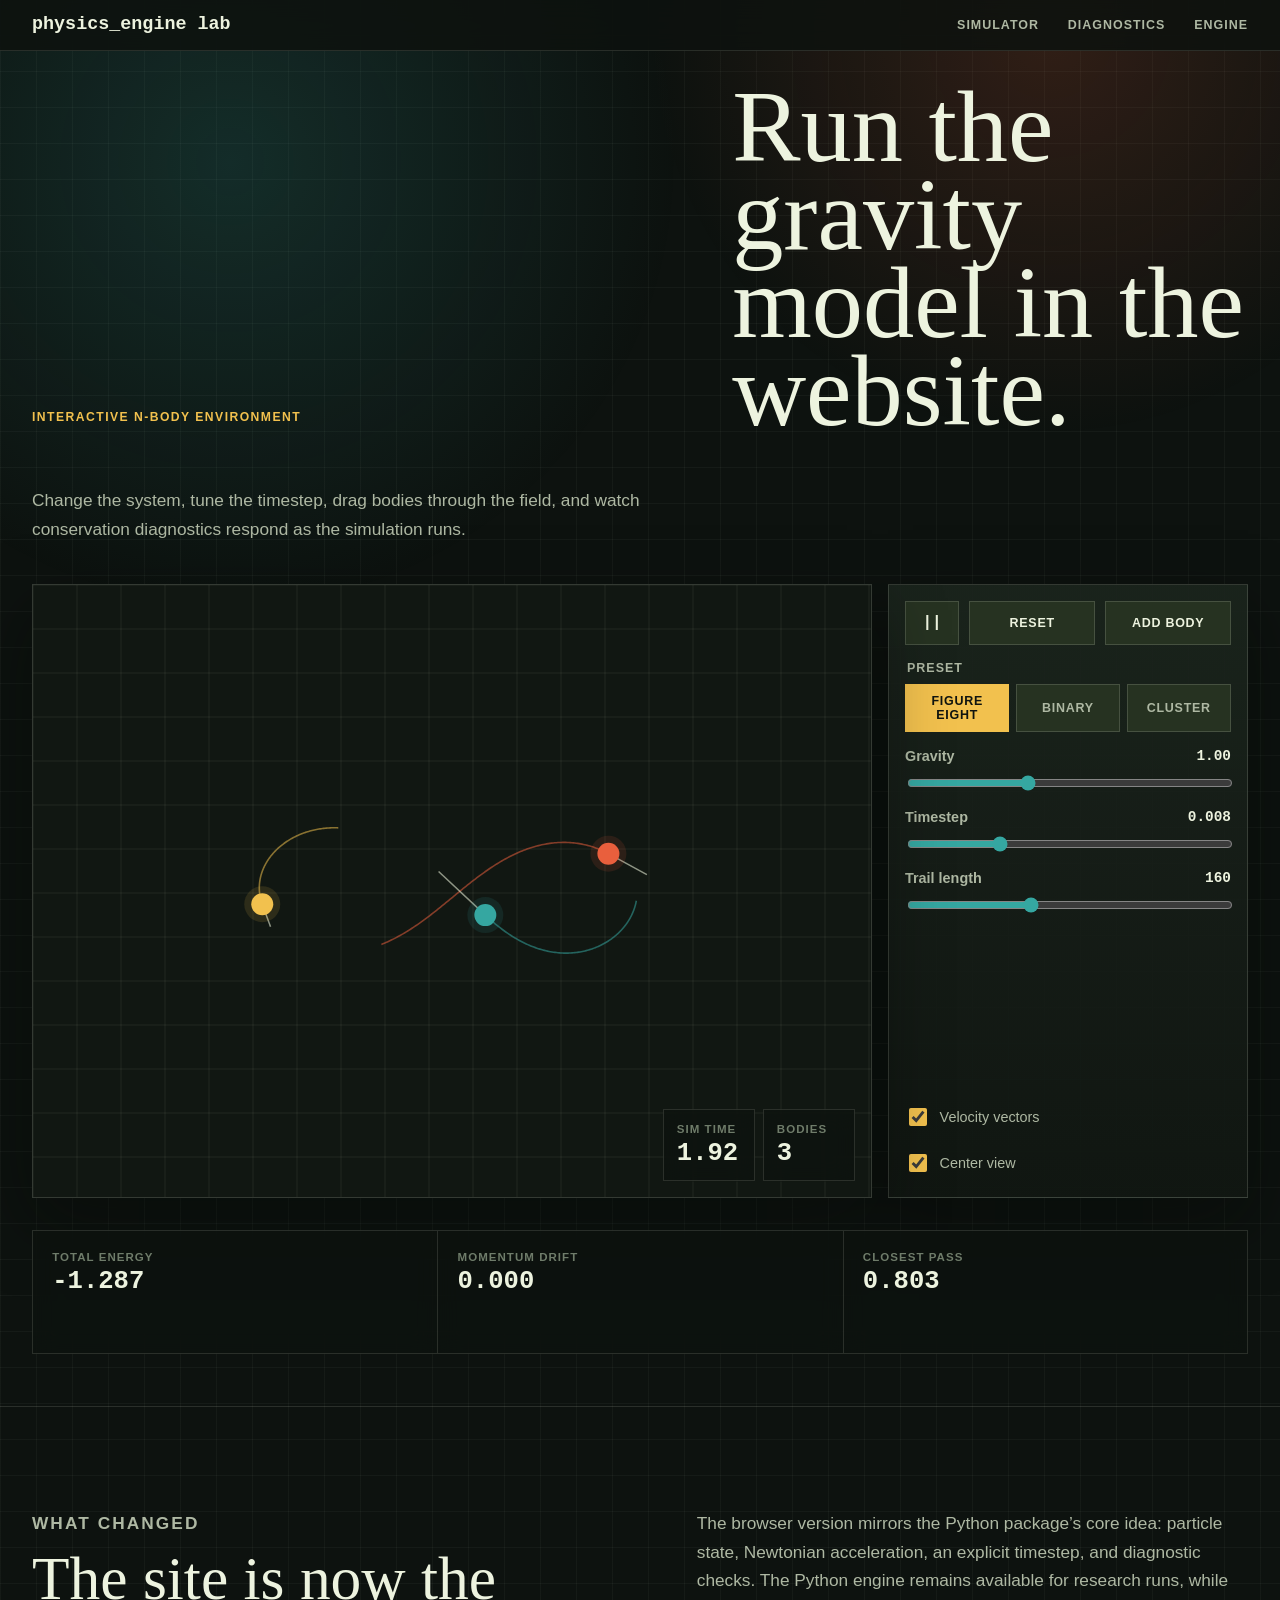
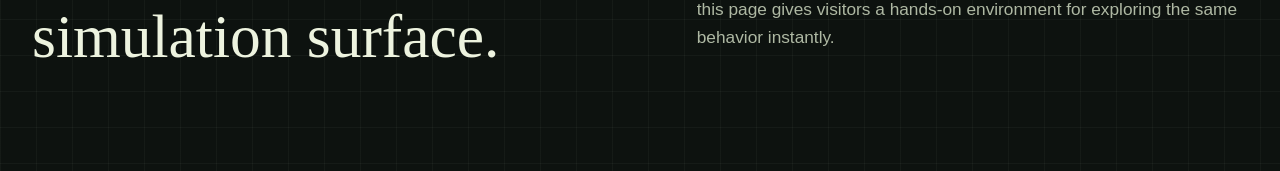
==== index.html @ f89a08a8 "Convert GitHub repo into a website - Session 1 (6a410b2c48c4635ec74de459)" ====
<!doctype html>
<html lang="en">
  <head>
    <meta charset="utf-8" />
    <meta name="viewport" content="width=device-width, initial-scale=1" />
    <meta
      name="description"
      content="An in-browser N-body gravity simulation environment based on the physics_engine project."
    />
    <title>physics_engine | Browser Simulation Lab</title>
    <link rel="stylesheet" href="site/styles.css" />
  </head>
  <body>
    <header class="site-header">
      <a class="brand" href="#top">physics_engine lab</a>
      <nav aria-label="Primary">
        <a href="#simulator">Simulator</a>
        <a href="#diagnostics">Diagnostics</a>
        <a href="#engine">Engine</a>
      </nav>
    </header>

    <main id="top">
      <section class="lab-shell" id="simulator" aria-labelledby="hero-title">
        <div class="lab-intro">
          <p class="eyebrow">Interactive N-body environment</p>
          <h1 id="hero-title">Run the gravity model in the website.</h1>
          <p class="lede">
            Change the system, tune the timestep, drag bodies through the field,
            and watch conservation diagnostics respond as the simulation runs.
          </p>
        </div>

        <section class="simulator-panel" aria-label="Gravity simulator">
          <div class="viewport-wrap">
            <canvas id="simulationCanvas" width="1120" height="760" aria-label="Live N-body gravity simulation"></canvas>
            <div class="viewport-overlay">
              <div>
                <span class="readout-label">Sim time</span>
                <strong id="timeReadout">0.00</strong>
              </div>
              <div>
                <span class="readout-label">Bodies</span>
                <strong id="bodyReadout">3</strong>
              </div>
            </div>
          </div>

          <aside class="control-board" aria-label="Simulation controls">
            <div class="control-row main-actions">
              <button class="icon-button" id="playPause" type="button" aria-label="Pause simulation" title="Pause simulation">
                <span id="playIcon">||</span>
              </button>
              <button class="text-button" id="resetButton" type="button">Reset</button>
              <button class="text-button" id="spawnButton" type="button">Add Body</button>
            </div>

            <fieldset class="control-group">
              <legend>Preset</legend>
              <div class="segmented">
                <button class="preset active" type="button" data-preset="figureEight">Figure Eight</button>
                <button class="preset" type="button" data-preset="binary">Binary</button>
                <button class="preset" type="button" data-preset="cluster">Cluster</button>
              </div>
            </fieldset>

            <label class="range-control">
              <span>Gravity</span>
              <output id="gravityValue">1.00</output>
              <input id="gravityInput" type="range" min="0.2" max="2.4" value="1" step="0.05" />
            </label>

            <label class="range-control">
              <span>Timestep</span>
              <output id="stepValue">0.008</output>
              <input id="stepInput" type="range" min="0.002" max="0.024" value="0.008" step="0.001" />
            </label>

            <label class="range-control">
              <span>Trail length</span>
              <output id="trailValue">160</output>
              <input id="trailInput" type="range" min="40" max="360" value="160" step="20" />
            </label>

            <div class="toggle-row">
              <label><input id="vectorToggle" type="checkbox" checked /> Velocity vectors</label>
              <label><input id="centerToggle" type="checkbox" checked /> Center view</label>
            </div>
          </aside>
        </section>
      </section>

      <section class="dashboard" id="diagnostics" aria-label="Live diagnostics">
        <article>
          <span class="metric-label">Total energy</span>
          <strong id="energyReadout">0.000</strong>
        </article>
        <article>
          <span class="metric-label">Momentum drift</span>
          <strong id="momentumReadout">0.000</strong>
        </article>
        <article>
          <span class="metric-label">Closest pass</span>
          <strong id="distanceReadout">0.000</strong>
        </article>
      </section>

      <section class="section engine" id="engine" aria-labelledby="engine-title">
        <div>
          <p class="eyebrow">What changed</p>
          <h2 id="engine-title">The site is now the simulation surface.</h2>
        </div>
        <p>
          The browser version mirrors the Python package’s core idea: particle state,
          Newtonian acceleration, an explicit timestep, and diagnostic checks. The Python
          engine remains available for research runs, while this page gives visitors a
          hands-on environment for exploring the same behavior instantly.
        </p>
      </section>
    </main>

    <script>
      const canvas = document.querySelector("#simulationCanvas");
      const ctx = canvas.getContext("2d");
      const controls = {
        playPause: document.querySelector("#playPause"),
        playIcon: document.querySelector("#playIcon"),
        reset: document.querySelector("#resetButton"),
        spawn: document.querySelector("#spawnButton"),
        presets: document.querySelectorAll(".preset"),
        gravity: document.querySelector("#gravityInput"),
        step: document.querySelector("#stepInput"),
        trail: document.querySelector("#trailInput"),
        vectors: document.querySelector("#vectorToggle"),
        center: document.querySelector("#centerToggle"),
        gravityValue: document.querySelector("#gravityValue"),
        stepValue: document.querySelector("#stepValue"),
        trailValue: document.querySelector("#trailValue"),
        time: document.querySelector("#timeReadout"),
        body: document.querySelector("#bodyReadout"),
        energy: document.querySelector("#energyReadout"),
        momentum: document.querySelector("#momentumReadout"),
        distance: document.querySelector("#distanceReadout"),
      };

      const palette = ["#e95f3d", "#35a7a1", "#f2c14e", "#7d9cff", "#b982ff", "#e8f0d8", "#ff8fb3"];
      let bodies = [];
      let activePreset = "figureEight";
      let paused = false;
      let simTime = 0;
      let dragTarget = null;
      let lastPointer = null;

      const presets = {
        figureEight: () => [
          body(-0.97000436, 0.24308753, 0.466203685, 0.43236573, 1, palette[0]),
          body(0.97000436, -0.24308753, 0.466203685, 0.43236573, 1, palette[1]),
          body(0, 0, -0.93240737, -0.86473146, 1, palette[2]),
        ],
        binary: () => [
          body(-0.72, 0, 0, -0.48, 1.35, palette[0]),
          body(0.72, 0, 0, 0.48, 1.35, palette[1]),
          body(0, 1.52, -0.72, 0.02, 0.08, palette[2]),
          body(0, -1.82, 0.58, 0.03, 0.05, palette[3]),
        ],
        cluster: () => {
          const seeded = [];
          for (let i = 0; i < 12; i += 1) {
            const angle = i * 2.39996;
            const radius = 0.22 + i * 0.105;
            seeded.push(body(
              Math.cos(angle) * radius,
              Math.sin(angle) * radius,
              -Math.sin(angle) * 0.34,
              Math.cos(angle) * 0.34,
              0.16 + (i % 4) * 0.05,
              palette[i % palette.length]
            ));
          }
          return seeded;
        },
      };

      function body(x, y, vx, vy, mass, color) {
        return { x, y, vx, vy, mass, color, trail: [] };
      }

      function setPreset(name) {
        activePreset = name;
        bodies = presets[name]();
        simTime = 0;
        controls.presets.forEach((button) => button.classList.toggle("active", button.dataset.preset === name));
      }

      function acceleration(target, all) {
        let ax = 0;
        let ay = 0;
        const g = Number(controls.gravity.value);
        for (const source of all) {
          if (source === target) continue;
          const dx = source.x - target.x;
          const dy = source.y - target.y;
          const distSq = dx * dx + dy * dy + 0.018;
          const invDist = 1 / Math.sqrt(distSq);
          const strength = g * source.mass * invDist * invDist * invDist;
          ax += dx * strength;
          ay += dy * strength;
        }
        return { ax, ay };
      }

      function stepSimulation() {
        const dt = Number(controls.step.value);
        const accels = bodies.map((item) => acceleration(item, bodies));
        bodies.forEach((item, index) => {
          if (item === dragTarget) return;
          item.vx += accels[index].ax * dt;
          item.vy += accels[index].ay * dt;
          item.x += item.vx * dt;
          item.y += item.vy * dt;
          item.trail.push({ x: item.x, y: item.y });
          if (item.trail.length > Number(controls.trail.value)) item.trail.shift();
        });
        simTime += dt;
      }

      function diagnostics() {
        let kinetic = 0;
        let potential = 0;
        let px = 0;
        let py = 0;
        let closest = Infinity;
        const g = Number(controls.gravity.value);
        bodies.forEach((a, i) => {
          kinetic += 0.5 * a.mass * (a.vx * a.vx + a.vy * a.vy);
          px += a.mass * a.vx;
          py += a.mass * a.vy;
          for (let j = i + 1; j < bodies.length; j += 1) {
            const b = bodies[j];
            const distance = Math.hypot(a.x - b.x, a.y - b.y);
            closest = Math.min(closest, distance);
            potential -= (g * a.mass * b.mass) / Math.max(distance, 0.08);
          }
        });
        controls.energy.textContent = (kinetic + potential).toFixed(3);
        controls.momentum.textContent = Math.hypot(px, py).toFixed(3);
        controls.distance.textContent = closest === Infinity ? "0.000" : closest.toFixed(3);
        controls.time.textContent = simTime.toFixed(2);
        controls.body.textContent = bodies.length;
      }

      function camera() {
        const rect = canvas.getBoundingClientRect();
        let cx = 0;
        let cy = 0;
        if (controls.center.checked && bodies.length) {
          let mass = 0;
          bodies.forEach((item) => {
            mass += item.mass;
            cx += item.x * item.mass;
            cy += item.y * item.mass;
          });
          cx /= mass;
          cy /= mass;
        }
        const scale = Math.min(rect.width, rect.height) * 0.28;
        return { width: rect.width, height: rect.height, cx, cy, scale };
      }

      function project(point, cam = camera()) {
        return {
          x: cam.width / 2 + (point.x - cam.cx) * cam.scale,
          y: cam.height / 2 + (point.y - cam.cy) * cam.scale,
        };
      }

      function unproject(point, cam = camera()) {
        return {
          x: (point.x - cam.width / 2) / cam.scale + cam.cx,
          y: (point.y - cam.height / 2) / cam.scale + cam.cy,
        };
      }

      function draw() {
        const dpr = window.devicePixelRatio || 1;
        const rect = canvas.getBoundingClientRect();
        if (canvas.width !== Math.floor(rect.width * dpr) || canvas.height !== Math.floor(rect.height * dpr)) {
          canvas.width = Math.floor(rect.width * dpr);
          canvas.height = Math.floor(rect.height * dpr);
        }
        ctx.setTransform(dpr, 0, 0, dpr, 0, 0);
        const cam = camera();
        ctx.clearRect(0, 0, cam.width, cam.height);

        ctx.fillStyle = "#111712";
        ctx.fillRect(0, 0, cam.width, cam.height);
        ctx.strokeStyle = "rgba(232, 240, 216, 0.08)";
        ctx.lineWidth = 1;
        for (let x = 0; x < cam.width; x += 44) {
          ctx.beginPath();
          ctx.moveTo(x, 0);
          ctx.lineTo(x, cam.height);
          ctx.stroke();
        }
        for (let y = 0; y < cam.height; y += 44) {
          ctx.beginPath();
          ctx.moveTo(0, y);
          ctx.lineTo(cam.width, y);
          ctx.stroke();
        }

        bodies.forEach((item) => {
          if (item.trail.length > 1) {
            ctx.beginPath();
            item.trail.forEach((point, index) => {
              const p = project(point, cam);
              if (index === 0) ctx.moveTo(p.x, p.y);
              else ctx.lineTo(p.x, p.y);
            });
            ctx.strokeStyle = item.color + "88";
            ctx.lineWidth = 1.6;
            ctx.stroke();
          }
        });

        bodies.forEach((item) => {
          const p = project(item, cam);
          const radius = Math.max(5, Math.min(18, 8 + item.mass * 3));
          if (controls.vectors.checked) {
            ctx.beginPath();
            ctx.moveTo(p.x, p.y);
            ctx.lineTo(p.x + item.vx * 52, p.y + item.vy * 52);
            ctx.strokeStyle = "rgba(232, 240, 216, 0.58)";
            ctx.lineWidth = 1.5;
            ctx.stroke();
          }
          ctx.beginPath();
          ctx.arc(p.x, p.y, radius + 7, 0, Math.PI * 2);
          ctx.fillStyle = item.color + "1f";
          ctx.fill();
          ctx.beginPath();
          ctx.arc(p.x, p.y, radius, 0, Math.PI * 2);
          ctx.fillStyle = item.color;
          ctx.fill();
        });

        diagnostics();
      }

      function loop() {
        if (!paused) {
          for (let i = 0; i < 4; i += 1) stepSimulation();
        }
        draw();
        requestAnimationFrame(loop);
      }

      controls.playPause.addEventListener("click", () => {
        paused = !paused;
        controls.playIcon.textContent = paused ? ">" : "||";
        controls.playPause.setAttribute("aria-label", paused ? "Play simulation" : "Pause simulation");
      });

      controls.reset.addEventListener("click", () => setPreset(activePreset));
      controls.spawn.addEventListener("click", () => {
        const angle = simTime * 1.7 + bodies.length;
        bodies.push(body(Math.cos(angle) * 1.45, Math.sin(angle) * 1.45, -Math.sin(angle) * 0.45, Math.cos(angle) * 0.45, 0.18, palette[bodies.length % palette.length]));
      });
      controls.presets.forEach((button) => button.addEventListener("click", () => setPreset(button.dataset.preset)));
      controls.gravity.addEventListener("input", () => controls.gravityValue.textContent = Number(controls.gravity.value).toFixed(2));
      controls.step.addEventListener("input", () => controls.stepValue.textContent = Number(controls.step.value).toFixed(3));
      controls.trail.addEventListener("input", () => controls.trailValue.textContent = controls.trail.value);

      canvas.addEventListener("pointerdown", (event) => {
        const rect = canvas.getBoundingClientRect();
        const pointer = { x: event.clientX - rect.left, y: event.clientY - rect.top };
        const cam = camera();
        dragTarget = bodies.find((item) => {
          const p = project(item, cam);
          return Math.hypot(p.x - pointer.x, p.y - pointer.y) < 24;
        });
        lastPointer = pointer;
        if (dragTarget) canvas.setPointerCapture(event.pointerId);
      });

      canvas.addEventListener("pointermove", (event) => {
        if (!dragTarget) return;
        const rect = canvas.getBoundingClientRect();
        const pointer = { x: event.clientX - rect.left, y: event.clientY - rect.top };
        const world = unproject(pointer);
        const previous = unproject(lastPointer);
        dragTarget.x = world.x;
        dragTarget.y = world.y;
        dragTarget.vx = (world.x - previous.x) / 0.08;
        dragTarget.vy = (world.y - previous.y) / 0.08;
        dragTarget.trail = [];
        lastPointer = pointer;
      });

      canvas.addEventListener("pointerup", () => {
        dragTarget = null;
        lastPointer = null;
      });

      setPreset("figureEight");
      loop();
    </script>
  </body>
</html>
---- site/styles.css ----
:root {
  color-scheme: dark;
  --ink: #edf3df;
  --muted: #aeb8a3;
  --dim: #6f7c6a;
  --field: #111712;
  --panel: #1b241d;
  --panel-strong: #263221;
  --line: #41513b;
  --accent: #e95f3d;
  --cyan: #35a7a1;
  --gold: #f2c14e;
  --shadow: 0 26px 70px rgb(4 8 5 / 42%);
}

* {
  box-sizing: border-box;
}

html {
  scroll-behavior: smooth;
}

body {
  margin: 0;
  color: var(--ink);
  background:
    linear-gradient(90deg, rgb(237 243 223 / 4%) 1px, transparent 1px),
    linear-gradient(0deg, rgb(237 243 223 / 4%) 1px, transparent 1px),
    #0d120f;
  background-size: 36px 36px;
  font-family: "Avenir Next", "Segoe UI", Verdana, sans-serif;
}

body::before {
  position: fixed;
  inset: 0;
  z-index: -1;
  pointer-events: none;
  content: "";
  background:
    radial-gradient(circle at 18% 18%, rgb(53 167 161 / 18%), transparent 28rem),
    radial-gradient(circle at 82% 4%, rgb(233 95 61 / 16%), transparent 25rem);
}

button,
input {
  font: inherit;
}

a {
  color: inherit;
}

.site-header {
  position: sticky;
  top: 0;
  z-index: 20;
  display: flex;
  align-items: center;
  justify-content: space-between;
  gap: 1rem;
  padding: 0.9rem clamp(1rem, 3vw, 2rem);
  border-bottom: 1px solid rgb(237 243 223 / 12%);
  background: rgb(13 18 15 / 86%);
  backdrop-filter: blur(18px);
}

.brand {
  color: var(--ink);
  font-family: "Courier New", monospace;
  font-size: clamp(0.95rem, 2vw, 1.15rem);
  font-weight: 700;
  text-decoration: none;
}

nav {
  display: flex;
  gap: clamp(0.7rem, 2.5vw, 1.8rem);
  color: var(--muted);
  font-size: 0.78rem;
  font-weight: 700;
  letter-spacing: 0.08em;
  text-transform: uppercase;
}

nav a {
  text-decoration: none;
}

nav a:hover,
nav a:focus-visible {
  color: var(--gold);
}

main {
  overflow: hidden;
}

.lab-shell {
  min-height: calc(100vh - 58px);
  padding: clamp(1rem, 3vw, 2rem);
}

.lab-intro {
  display: grid;
  grid-template-columns: minmax(280px, 0.78fr) minmax(280px, 0.62fr);
  gap: clamp(1rem, 4vw, 4rem);
  align-items: end;
  margin: 0 auto clamp(1rem, 2vw, 1.5rem);
  max-width: 1540px;
}

.eyebrow {
  margin: 0 0 0.7rem;
  color: var(--gold);
  font-size: 0.76rem;
  font-weight: 800;
  letter-spacing: 0.12em;
  text-transform: uppercase;
}

h1,
h2,
p {
  margin-top: 0;
}

h1 {
  max-width: 12ch;
  margin-bottom: 0;
  font-family: Georgia, "Times New Roman", serif;
  font-size: clamp(3.2rem, 8vw, 8.4rem);
  font-weight: 500;
  line-height: 0.86;
  letter-spacing: 0;
}

h2 {
  margin-bottom: 0;
  font-family: Georgia, "Times New Roman", serif;
  font-size: clamp(2rem, 4.8vw, 5rem);
  font-weight: 500;
  line-height: 0.95;
  letter-spacing: 0;
}

.lede,
.engine p {
  color: var(--muted);
  font-size: clamp(1rem, 1.35vw, 1.2rem);
  line-height: 1.65;
}

.simulator-panel {
  display: grid;
  grid-template-columns: minmax(0, 1fr) minmax(280px, 360px);
  gap: 1rem;
  max-width: 1540px;
  margin: 0 auto;
}

.viewport-wrap {
  position: relative;
  min-height: 520px;
  border: 1px solid rgb(237 243 223 / 16%);
  background: var(--field);
  box-shadow: var(--shadow);
}

canvas {
  display: block;
  width: 100%;
  height: min(68vh, 760px);
  min-height: 520px;
  cursor: grab;
  touch-action: none;
}

canvas:active {
  cursor: grabbing;
}

.viewport-overlay {
  position: absolute;
  right: 1rem;
  bottom: 1rem;
  display: grid;
  grid-template-columns: repeat(2, minmax(92px, 1fr));
  gap: 0.5rem;
  pointer-events: none;
}

.viewport-overlay div,
.dashboard article {
  border: 1px solid rgb(237 243 223 / 13%);
  background: rgb(13 18 15 / 78%);
  backdrop-filter: blur(12px);
}

.viewport-overlay div {
  padding: 0.8rem;
}

.readout-label,
.metric-label {
  display: block;
  color: var(--dim);
  font-size: 0.72rem;
  font-weight: 800;
  letter-spacing: 0.09em;
  text-transform: uppercase;
}

.viewport-overlay strong,
.dashboard strong {
  display: block;
  margin-top: 0.25rem;
  font-family: "Courier New", monospace;
  font-size: clamp(1.2rem, 2vw, 1.8rem);
}

.control-board {
  display: flex;
  flex-direction: column;
  gap: 1rem;
  min-height: 520px;
  padding: 1rem;
  border: 1px solid rgb(237 243 223 / 16%);
  background: linear-gradient(180deg, rgb(27 36 29 / 94%), rgb(17 23 18 / 96%));
  box-shadow: var(--shadow);
}

.control-row,
.toggle-row {
  display: flex;
  gap: 0.65rem;
}

.main-actions {
  display: grid;
  grid-template-columns: 54px 1fr 1fr;
}

button {
  min-height: 44px;
  border: 1px solid rgb(237 243 223 / 16%);
  color: var(--ink);
  background: var(--panel-strong);
  cursor: pointer;
  transition: transform 160ms ease, border-color 160ms ease, background 160ms ease;
}

button:hover,
button:focus-visible {
  border-color: var(--gold);
  background: #2d3b27;
  transform: translateY(-1px);
}

.icon-button {
  width: 54px;
  font-family: "Courier New", monospace;
  font-weight: 800;
}

.text-button,
.preset {
  font-size: 0.78rem;
  font-weight: 800;
  letter-spacing: 0.06em;
  text-transform: uppercase;
}

fieldset {
  min-width: 0;
  margin: 0;
  padding: 0;
  border: 0;
}

legend {
  margin-bottom: 0.55rem;
  color: var(--muted);
  font-size: 0.78rem;
  font-weight: 800;
  letter-spacing: 0.08em;
  text-transform: uppercase;
}

.segmented {
  display: grid;
  grid-template-columns: repeat(3, 1fr);
  gap: 0.4rem;
}

.preset {
  min-height: 48px;
  padding: 0 0.45rem;
  color: var(--muted);
  overflow-wrap: anywhere;
}

.preset.active {
  color: #10140f;
  border-color: var(--gold);
  background: var(--gold);
}

.range-control {
  display: grid;
  grid-template-columns: 1fr auto;
  gap: 0.55rem;
  color: var(--muted);
  font-size: 0.9rem;
  font-weight: 700;
}

output {
  color: var(--ink);
  font-family: "Courier New", monospace;
}

input[type="range"] {
  grid-column: 1 / -1;
  width: 100%;
  accent-color: var(--cyan);
}

.toggle-row {
  flex-direction: column;
  margin-top: auto;
  color: var(--muted);
  font-size: 0.9rem;
}

.toggle-row label {
  display: flex;
  align-items: center;
  gap: 0.6rem;
  min-height: 36px;
}

input[type="checkbox"] {
  width: 18px;
  height: 18px;
  accent-color: var(--gold);
}

.dashboard {
  display: grid;
  grid-template-columns: repeat(3, 1fr);
  max-width: 1540px;
  margin: 0 auto;
  padding: 0 clamp(1rem, 3vw, 2rem) clamp(2rem, 4vw, 4rem);
}

.dashboard article {
  min-height: 124px;
  padding: 1.2rem;
  border-right: 0;
}

.dashboard article:last-child {
  border-right: 1px solid rgb(237 243 223 / 13%);
}

.section {
  padding: clamp(3.5rem, 8vw, 7rem) clamp(1rem, 3vw, 2rem);
}

.engine {
  display: grid;
  grid-template-columns: minmax(280px, 0.8fr) minmax(280px, 0.75fr);
  gap: clamp(1.5rem, 6vw, 6rem);
  align-items: start;
  max-width: 1540px;
  margin: 0 auto;
  border-top: 1px solid rgb(237 243 223 / 13%);
}

@media (max-width: 980px) {
  .lab-intro,
  .simulator-panel,
  .engine {
    grid-template-columns: 1fr;
  }

  h1 {
    max-width: 10ch;
  }

  .control-board {
    min-height: auto;
  }

  canvas,
  .viewport-wrap {
    min-height: 460px;
  }
}

@media (max-width: 680px) {
  .site-header {
    position: static;
    align-items: flex-start;
    flex-direction: column;
  }

  nav {
    width: 100%;
    justify-content: space-between;
    gap: 0.5rem;
    font-size: 0.7rem;
  }

  .lab-shell {
    padding: 1rem;
  }

  h1 {
    font-size: clamp(2.8rem, 18vw, 4.6rem);
  }

  canvas,
  .viewport-wrap {
    min-height: 380px;
  }

  .viewport-overlay,
  .dashboard {
    grid-template-columns: 1fr;
  }

  .viewport-overlay {
    left: 0.75rem;
    right: 0.75rem;
  }

  .dashboard {
    padding-inline: 1rem;
  }

  .dashboard article {
    border-right: 1px solid rgb(237 243 223 / 13%);
    border-bottom: 0;
  }

  .dashboard article:last-child {
    border-bottom: 1px solid rgb(237 243 223 / 13%);
  }

  .segmented {
    grid-template-columns: 1fr;
  }
}
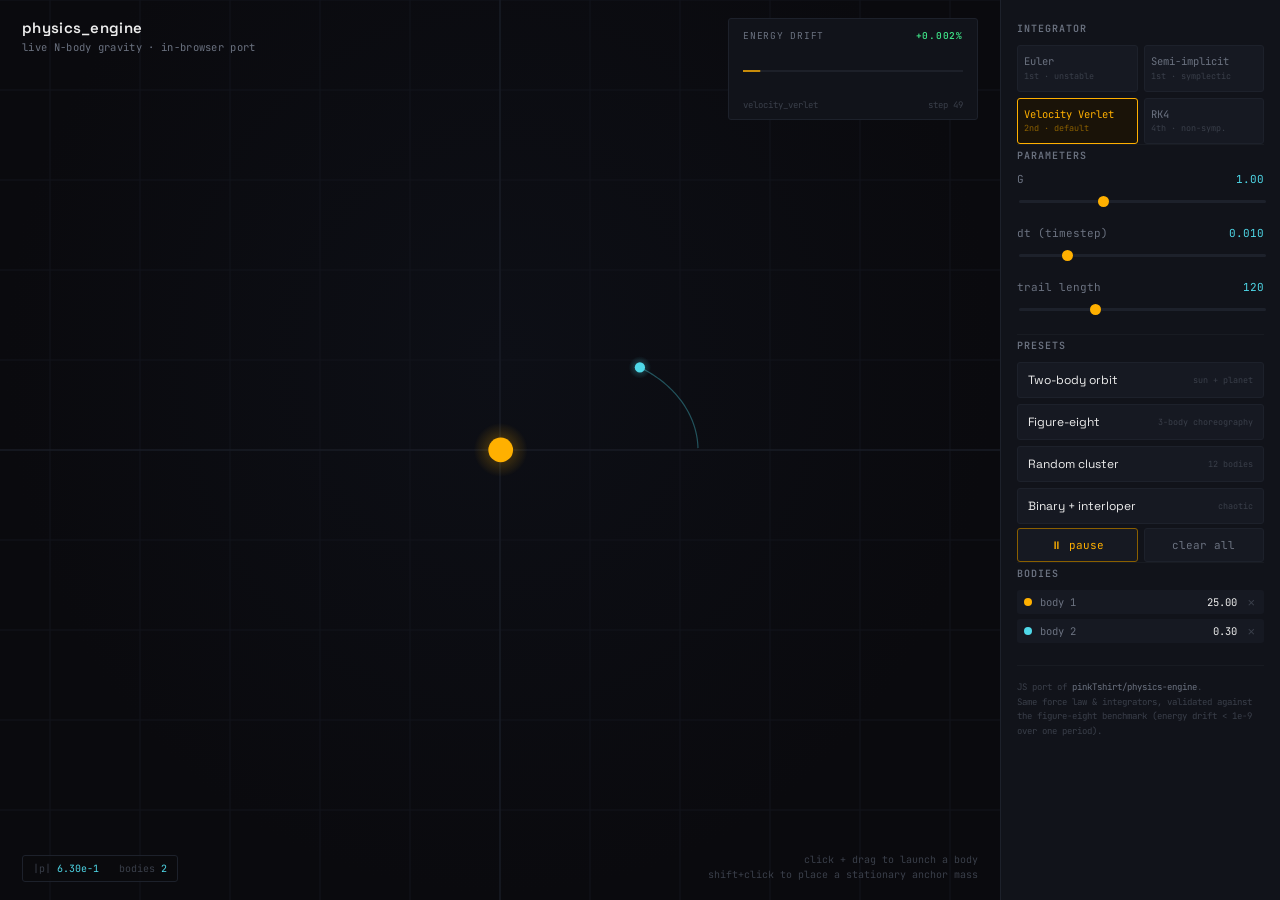
==== commit cef92e26: "Add files via upload" ====
--- a/index.html
+++ b/index.html
@@ -1,409 +1,546 @@
-<!doctype html>
+<!DOCTYPE html>
 <html lang="en">
-  <head>
-    <meta charset="utf-8" />
-    <meta name="viewport" content="width=device-width, initial-scale=1" />
-    <meta
-      name="description"
-      content="An in-browser N-body gravity simulation environment based on the physics_engine project."
-    />
-    <title>physics_engine | Browser Simulation Lab</title>
-    <link rel="stylesheet" href="site/styles.css" />
-  </head>
-  <body>
-    <header class="site-header">
-      <a class="brand" href="#top">physics_engine lab</a>
-      <nav aria-label="Primary">
-        <a href="#simulator">Simulator</a>
-        <a href="#diagnostics">Diagnostics</a>
-        <a href="#engine">Engine</a>
-      </nav>
-    </header>
-
-    <main id="top">
-      <section class="lab-shell" id="simulator" aria-labelledby="hero-title">
-        <div class="lab-intro">
-          <p class="eyebrow">Interactive N-body environment</p>
-          <h1 id="hero-title">Run the gravity model in the website.</h1>
-          <p class="lede">
-            Change the system, tune the timestep, drag bodies through the field,
-            and watch conservation diagnostics respond as the simulation runs.
-          </p>
+<head>
+<meta charset="UTF-8">
+<meta name="viewport" content="width=device-width, initial-scale=1.0">
+<title>physics_engine — live N-body sandbox</title>
+<link rel="preconnect" href="https://fonts.googleapis.com">
+<link href="https://fonts.googleapis.com/css2?family=Space+Grotesk:wght@400;500;600;700&family=JetBrains+Mono:wght@400;500;600&display=swap" rel="stylesheet">
+<style>
+  :root {
+    --bg: #0a0a0e;
+    --panel: #11131a;
+    --panel-edge: #1d212b;
+    --amber: #ffb000;
+    --amber-dim: #8a5f00;
+    --cyan: #4fd8e8;
+    --cyan-dim: #2a7680;
+    --magenta: #ff5fa0;
+    --text: #ededed;
+    --text-dim: #6b7280;
+    --text-faint: #3a3f4a;
+    --grid-line: #181b22;
+    --danger: #ff4d4d;
+    --good: #3ddc84;
+    --radius: 3px;
+  }
+
+  * { box-sizing: border-box; }
+
+  html, body {
+    margin: 0;
+    padding: 0;
+    background: var(--bg);
+    color: var(--text);
+    font-family: 'Space Grotesk', sans-serif;
+    overflow: hidden;
+    height: 100%;
+    width: 100%;
+  }
+
+  .mono { font-family: 'JetBrains Mono', monospace; }
+
+  #app {
+    position: relative;
+    width: 100vw;
+    height: 100vh;
+    display: flex;
+  }
+
+  /* ---------- Canvas (the hero) ---------- */
+  #canvas-wrap {
+    position: relative;
+    flex: 1;
+    min-width: 0;
+  }
+
+  #sim-canvas {
+    display: block;
+    width: 100%;
+    height: 100%;
+    background:
+      radial-gradient(ellipse at 50% 40%, #0d0f16 0%, var(--bg) 70%);
+    cursor: crosshair;
+  }
+
+  /* ---------- Top strip: title + readouts ---------- */
+  #top-strip {
+    position: absolute;
+    top: 0;
+    left: 0;
+    right: 0;
+    display: flex;
+    align-items: flex-start;
+    justify-content: space-between;
+    padding: 18px 22px;
+    pointer-events: none;
+    z-index: 5;
+  }
+
+  #title-block {
+    pointer-events: auto;
+  }
+
+  #title-block h1 {
+    margin: 0;
+    font-size: 15px;
+    font-weight: 600;
+    letter-spacing: 0.02em;
+    color: var(--text);
+  }
+
+  #title-block .sub {
+    margin-top: 3px;
+    font-family: 'JetBrains Mono', monospace;
+    font-size: 10.5px;
+    color: var(--text-dim);
+    letter-spacing: 0.03em;
+  }
+
+  /* ---------- Energy sparkline instrument ---------- */
+  #scope {
+    pointer-events: auto;
+    background: var(--panel);
+    border: 1px solid var(--panel-edge);
+    border-radius: var(--radius);
+    padding: 10px 14px 8px;
+    min-width: 240px;
+  }
+
+  #scope .scope-label {
+    font-family: 'JetBrains Mono', monospace;
+    font-size: 9.5px;
+    letter-spacing: 0.08em;
+    color: var(--text-dim);
+    display: flex;
+    justify-content: space-between;
+    margin-bottom: 6px;
+  }
+
+  #scope .scope-label .drift-value {
+    color: var(--amber);
+    font-weight: 600;
+  }
+
+  #scope .scope-label .drift-value.bad { color: var(--danger); }
+  #scope .scope-label .drift-value.good { color: var(--good); }
+
+  #energy-canvas {
+    display: block;
+    width: 220px;
+    height: 46px;
+  }
+
+  #scope .scope-foot {
+    margin-top: 5px;
+    font-family: 'JetBrains Mono', monospace;
+    font-size: 9px;
+    color: var(--text-faint);
+    display: flex;
+    justify-content: space-between;
+  }
+
+  /* ---------- Bottom-left: momentum readout ---------- */
+  #momentum-strip {
+    position: absolute;
+    bottom: 18px;
+    left: 22px;
+    z-index: 5;
+    font-family: 'JetBrains Mono', monospace;
+    font-size: 10px;
+    color: var(--text-dim);
+    background: rgba(10,10,14,0.7);
+    padding: 6px 10px;
+    border: 1px solid var(--panel-edge);
+    border-radius: var(--radius);
+    pointer-events: none;
+  }
+
+  #momentum-strip .label { color: var(--text-faint); margin-right: 6px; }
+  #momentum-strip .val { color: var(--cyan); }
+
+  /* ---------- Hint text ---------- */
+  #hint {
+    position: absolute;
+    bottom: 18px;
+    right: 22px;
+    z-index: 5;
+    font-family: 'JetBrains Mono', monospace;
+    font-size: 10px;
+    color: var(--text-faint);
+    text-align: right;
+    pointer-events: none;
+    max-width: 280px;
+    line-height: 1.5;
+  }
+
+  /* ---------- Side control rack ---------- */
+  #rack {
+    width: 280px;
+    flex-shrink: 0;
+    background: var(--panel);
+    border-left: 1px solid var(--panel-edge);
+    overflow-y: auto;
+    padding: 18px 16px 24px;
+    z-index: 6;
+  }
+
+  #rack h2 {
+    font-size: 10px;
+    letter-spacing: 0.1em;
+    text-transform: uppercase;
+    color: var(--text-dim);
+    margin: 18px 0 10px;
+    font-weight: 600;
+    font-family: 'JetBrains Mono', monospace;
+  }
+
+  #rack h2:first-child { margin-top: 0; }
+
+  .rack-section {
+    border-top: 1px solid var(--grid-line);
+    padding-top: 4px;
+  }
+
+  .rack-section:first-child {
+    border-top: none;
+  }
+
+  /* Integrator buttons */
+  .integrator-grid {
+    display: grid;
+    grid-template-columns: 1fr 1fr;
+    gap: 6px;
+  }
+
+  .integ-btn {
+    font-family: 'JetBrains Mono', monospace;
+    font-size: 10.5px;
+    background: #161922;
+    border: 1px solid var(--panel-edge);
+    color: var(--text-dim);
+    border-radius: var(--radius);
+    padding: 9px 6px;
+    cursor: pointer;
+    text-align: left;
+    line-height: 1.3;
+    transition: border-color 0.15s, color 0.15s;
+  }
+
+  .integ-btn:hover {
+    border-color: var(--text-dim);
+    color: var(--text);
+  }
+
+  .integ-btn.active {
+    border-color: var(--amber);
+    color: var(--amber);
+    background: #1a1308;
+  }
+
+  .integ-btn .order-tag {
+    display: block;
+    font-size: 8.5px;
+    color: var(--text-faint);
+    margin-top: 2px;
+  }
+
+  .integ-btn.active .order-tag { color: var(--amber-dim); }
+
+  /* Slider rows */
+  .slider-row {
+    margin-bottom: 12px;
+  }
+
+  .slider-row .row-label {
+    display: flex;
+    justify-content: space-between;
+    font-size: 11px;
+    color: var(--text-dim);
+    margin-bottom: 5px;
+    font-family: 'JetBrains Mono', monospace;
+  }
+
+  .slider-row .row-label .val { color: var(--cyan); }
+
+  input[type=range] {
+    width: 100%;
+    -webkit-appearance: none;
+    background: transparent;
+    height: 16px;
+  }
+
+  input[type=range]::-webkit-slider-runnable-track {
+    height: 3px;
+    background: var(--panel-edge);
+    border-radius: 2px;
+  }
+
+  input[type=range]::-webkit-slider-thumb {
+    -webkit-appearance: none;
+    width: 11px;
+    height: 11px;
+    margin-top: -4px;
+    background: var(--amber);
+    border-radius: 50%;
+    cursor: pointer;
+  }
+
+  input[type=range]::-moz-range-track {
+    height: 3px;
+    background: var(--panel-edge);
+    border-radius: 2px;
+  }
+  input[type=range]::-moz-range-thumb {
+    width: 11px;
+    height: 11px;
+    background: var(--amber);
+    border: none;
+    border-radius: 50%;
+    cursor: pointer;
+  }
+
+  /* Preset buttons */
+  .preset-list {
+    display: flex;
+    flex-direction: column;
+    gap: 6px;
+  }
+
+  .preset-btn {
+    font-family: 'Space Grotesk', sans-serif;
+    font-size: 12px;
+    background: #161922;
+    border: 1px solid var(--panel-edge);
+    color: var(--text);
+    border-radius: var(--radius);
+    padding: 9px 10px;
+    cursor: pointer;
+    text-align: left;
+    display: flex;
+    justify-content: space-between;
+    align-items: center;
+    transition: border-color 0.15s, background 0.15s;
+  }
+
+  .preset-btn:hover {
+    border-color: var(--cyan-dim);
+    background: #131822;
+  }
+
+  .preset-btn .preset-tag {
+    font-family: 'JetBrains Mono', monospace;
+    font-size: 8.5px;
+    color: var(--text-faint);
+  }
+
+  /* Action buttons */
+  .action-row {
+    display: grid;
+    grid-template-columns: 1fr 1fr;
+    gap: 6px;
+    margin-top: 4px;
+  }
+
+  .action-btn {
+    font-family: 'JetBrains Mono', monospace;
+    font-size: 11px;
+    padding: 9px 6px;
+    border-radius: var(--radius);
+    border: 1px solid var(--panel-edge);
+    background: #161922;
+    color: var(--text-dim);
+    cursor: pointer;
+    transition: all 0.15s;
+  }
+
+  .action-btn:hover { color: var(--text); border-color: var(--text-dim); }
+  .action-btn.primary { color: var(--amber); border-color: var(--amber-dim); }
+  .action-btn.primary:hover { border-color: var(--amber); background: #1a1308; }
+  .action-btn.danger { color: var(--text-dim); }
+  .action-btn.danger:hover { color: var(--danger); border-color: var(--danger); }
+
+  /* Body inspector */
+  #body-list {
+    display: flex;
+    flex-direction: column;
+    gap: 5px;
+    max-height: 160px;
+    overflow-y: auto;
+  }
+
+  .body-row {
+    display: flex;
+    align-items: center;
+    gap: 8px;
+    font-family: 'JetBrains Mono', monospace;
+    font-size: 10.5px;
+    color: var(--text-dim);
+    padding: 5px 7px;
+    background: #161922;
+    border-radius: var(--radius);
+  }
+
+  .body-row .swatch {
+    width: 8px;
+    height: 8px;
+    border-radius: 50%;
+    flex-shrink: 0;
+  }
+
+  .body-row .mass-val { color: var(--text); margin-left: auto; }
+
+  .body-row .del-btn {
+    background: none;
+    border: none;
+    color: var(--text-faint);
+    cursor: pointer;
+    font-size: 13px;
+    padding: 0 2px;
+    line-height: 1;
+  }
+  .body-row .del-btn:hover { color: var(--danger); }
+
+  #empty-bodies {
+    font-family: 'JetBrains Mono', monospace;
+    font-size: 10.5px;
+    color: var(--text-faint);
+    padding: 8px 0;
+  }
+
+  footer.rack-foot {
+    margin-top: 22px;
+    padding-top: 14px;
+    border-top: 1px solid var(--grid-line);
+    font-family: 'JetBrains Mono', monospace;
+    font-size: 9px;
+    color: var(--text-faint);
+    line-height: 1.6;
+  }
+
+  footer.rack-foot a { color: var(--text-dim); text-decoration: none; }
+  footer.rack-foot a:hover { color: var(--cyan); }
+
+  /* Mobile */
+  @media (max-width: 760px) {
+    #app { flex-direction: column; }
+    #rack {
+      width: 100%;
+      height: 42vh;
+      border-left: none;
+      border-top: 1px solid var(--panel-edge);
+      order: 2;
+    }
+    #canvas-wrap { order: 1; height: 58vh; }
+    #top-strip { flex-direction: column; gap: 10px; }
+    #scope { min-width: 0; width: calc(100vw - 44px); }
+    #energy-canvas { width: 100%; }
+    #hint { display: none; }
+  }
+
+  /* Reduced motion */
+  @media (prefers-reduced-motion: reduce) {
+    * { transition: none !important; }
+  }
+
+  /* Focus visibility */
+  button:focus-visible, input:focus-visible {
+    outline: 2px solid var(--cyan);
+    outline-offset: 2px;
+  }
+</style>
+</head>
+<body>
+
+<div id="app">
+  <div id="canvas-wrap">
+    <canvas id="sim-canvas"></canvas>
+
+    <div id="top-strip">
+      <div id="title-block">
+        <h1>physics_engine</h1>
+        <div class="sub">live N-body gravity &middot; in-browser port</div>
+      </div>
+
+      <div id="scope">
+        <div class="scope-label">
+          <span>ENERGY DRIFT</span>
+          <span class="drift-value mono" id="drift-readout">0.00%</span>
         </div>
-
-        <section class="simulator-panel" aria-label="Gravity simulator">
-          <div class="viewport-wrap">
-            <canvas id="simulationCanvas" width="1120" height="760" aria-label="Live N-body gravity simulation"></canvas>
-            <div class="viewport-overlay">
-              <div>
-                <span class="readout-label">Sim time</span>
-                <strong id="timeReadout">0.00</strong>
-              </div>
-              <div>
-                <span class="readout-label">Bodies</span>
-                <strong id="bodyReadout">3</strong>
-              </div>
-            </div>
-          </div>
-
-          <aside class="control-board" aria-label="Simulation controls">
-            <div class="control-row main-actions">
-              <button class="icon-button" id="playPause" type="button" aria-label="Pause simulation" title="Pause simulation">
-                <span id="playIcon">||</span>
-              </button>
-              <button class="text-button" id="resetButton" type="button">Reset</button>
-              <button class="text-button" id="spawnButton" type="button">Add Body</button>
-            </div>
-
-            <fieldset class="control-group">
-              <legend>Preset</legend>
-              <div class="segmented">
-                <button class="preset active" type="button" data-preset="figureEight">Figure Eight</button>
-                <button class="preset" type="button" data-preset="binary">Binary</button>
-                <button class="preset" type="button" data-preset="cluster">Cluster</button>
-              </div>
-            </fieldset>
-
-            <label class="range-control">
-              <span>Gravity</span>
-              <output id="gravityValue">1.00</output>
-              <input id="gravityInput" type="range" min="0.2" max="2.4" value="1" step="0.05" />
-            </label>
-
-            <label class="range-control">
-              <span>Timestep</span>
-              <output id="stepValue">0.008</output>
-              <input id="stepInput" type="range" min="0.002" max="0.024" value="0.008" step="0.001" />
-            </label>
-
-            <label class="range-control">
-              <span>Trail length</span>
-              <output id="trailValue">160</output>
-              <input id="trailInput" type="range" min="40" max="360" value="160" step="20" />
-            </label>
-
-            <div class="toggle-row">
-              <label><input id="vectorToggle" type="checkbox" checked /> Velocity vectors</label>
-              <label><input id="centerToggle" type="checkbox" checked /> Center view</label>
-            </div>
-          </aside>
-        </section>
-      </section>
-
-      <section class="dashboard" id="diagnostics" aria-label="Live diagnostics">
-        <article>
-          <span class="metric-label">Total energy</span>
-          <strong id="energyReadout">0.000</strong>
-        </article>
-        <article>
-          <span class="metric-label">Momentum drift</span>
-          <strong id="momentumReadout">0.000</strong>
-        </article>
-        <article>
-          <span class="metric-label">Closest pass</span>
-          <strong id="distanceReadout">0.000</strong>
-        </article>
-      </section>
-
-      <section class="section engine" id="engine" aria-labelledby="engine-title">
-        <div>
-          <p class="eyebrow">What changed</p>
-          <h2 id="engine-title">The site is now the simulation surface.</h2>
+        <canvas id="energy-canvas" width="220" height="46"></canvas>
+        <div class="scope-foot">
+          <span id="integrator-readout">velocity_verlet</span>
+          <span id="step-readout">step 0</span>
         </div>
-        <p>
-          The browser version mirrors the Python package’s core idea: particle state,
-          Newtonian acceleration, an explicit timestep, and diagnostic checks. The Python
-          engine remains available for research runs, while this page gives visitors a
-          hands-on environment for exploring the same behavior instantly.
-        </p>
-      </section>
-    </main>
-
-    <script>
-      const canvas = document.querySelector("#simulationCanvas");
-      const ctx = canvas.getContext("2d");
-      const controls = {
-        playPause: document.querySelector("#playPause"),
-        playIcon: document.querySelector("#playIcon"),
-        reset: document.querySelector("#resetButton"),
-        spawn: document.querySelector("#spawnButton"),
-        presets: document.querySelectorAll(".preset"),
-        gravity: document.querySelector("#gravityInput"),
-        step: document.querySelector("#stepInput"),
-        trail: document.querySelector("#trailInput"),
-        vectors: document.querySelector("#vectorToggle"),
-        center: document.querySelector("#centerToggle"),
-        gravityValue: document.querySelector("#gravityValue"),
-        stepValue: document.querySelector("#stepValue"),
-        trailValue: document.querySelector("#trailValue"),
-        time: document.querySelector("#timeReadout"),
-        body: document.querySelector("#bodyReadout"),
-        energy: document.querySelector("#energyReadout"),
-        momentum: document.querySelector("#momentumReadout"),
-        distance: document.querySelector("#distanceReadout"),
-      };
-
-      const palette = ["#e95f3d", "#35a7a1", "#f2c14e", "#7d9cff", "#b982ff", "#e8f0d8", "#ff8fb3"];
-      let bodies = [];
-      let activePreset = "figureEight";
-      let paused = false;
-      let simTime = 0;
-      let dragTarget = null;
-      let lastPointer = null;
-
-      const presets = {
-        figureEight: () => [
-          body(-0.97000436, 0.24308753, 0.466203685, 0.43236573, 1, palette[0]),
-          body(0.97000436, -0.24308753, 0.466203685, 0.43236573, 1, palette[1]),
-          body(0, 0, -0.93240737, -0.86473146, 1, palette[2]),
-        ],
-        binary: () => [
-          body(-0.72, 0, 0, -0.48, 1.35, palette[0]),
-          body(0.72, 0, 0, 0.48, 1.35, palette[1]),
-          body(0, 1.52, -0.72, 0.02, 0.08, palette[2]),
-          body(0, -1.82, 0.58, 0.03, 0.05, palette[3]),
-        ],
-        cluster: () => {
-          const seeded = [];
-          for (let i = 0; i < 12; i += 1) {
-            const angle = i * 2.39996;
-            const radius = 0.22 + i * 0.105;
-            seeded.push(body(
-              Math.cos(angle) * radius,
-              Math.sin(angle) * radius,
-              -Math.sin(angle) * 0.34,
-              Math.cos(angle) * 0.34,
-              0.16 + (i % 4) * 0.05,
-              palette[i % palette.length]
-            ));
-          }
-          return seeded;
-        },
-      };
-
-      function body(x, y, vx, vy, mass, color) {
-        return { x, y, vx, vy, mass, color, trail: [] };
-      }
-
-      function setPreset(name) {
-        activePreset = name;
-        bodies = presets[name]();
-        simTime = 0;
-        controls.presets.forEach((button) => button.classList.toggle("active", button.dataset.preset === name));
-      }
-
-      function acceleration(target, all) {
-        let ax = 0;
-        let ay = 0;
-        const g = Number(controls.gravity.value);
-        for (const source of all) {
-          if (source === target) continue;
-          const dx = source.x - target.x;
-          const dy = source.y - target.y;
-          const distSq = dx * dx + dy * dy + 0.018;
-          const invDist = 1 / Math.sqrt(distSq);
-          const strength = g * source.mass * invDist * invDist * invDist;
-          ax += dx * strength;
-          ay += dy * strength;
-        }
-        return { ax, ay };
-      }
-
-      function stepSimulation() {
-        const dt = Number(controls.step.value);
-        const accels = bodies.map((item) => acceleration(item, bodies));
-        bodies.forEach((item, index) => {
-          if (item === dragTarget) return;
-          item.vx += accels[index].ax * dt;
-          item.vy += accels[index].ay * dt;
-          item.x += item.vx * dt;
-          item.y += item.vy * dt;
-          item.trail.push({ x: item.x, y: item.y });
-          if (item.trail.length > Number(controls.trail.value)) item.trail.shift();
-        });
-        simTime += dt;
-      }
-
-      function diagnostics() {
-        let kinetic = 0;
-        let potential = 0;
-        let px = 0;
-        let py = 0;
-        let closest = Infinity;
-        const g = Number(controls.gravity.value);
-        bodies.forEach((a, i) => {
-          kinetic += 0.5 * a.mass * (a.vx * a.vx + a.vy * a.vy);
-          px += a.mass * a.vx;
-          py += a.mass * a.vy;
-          for (let j = i + 1; j < bodies.length; j += 1) {
-            const b = bodies[j];
-            const distance = Math.hypot(a.x - b.x, a.y - b.y);
-            closest = Math.min(closest, distance);
-            potential -= (g * a.mass * b.mass) / Math.max(distance, 0.08);
-          }
-        });
-        controls.energy.textContent = (kinetic + potential).toFixed(3);
-        controls.momentum.textContent = Math.hypot(px, py).toFixed(3);
-        controls.distance.textContent = closest === Infinity ? "0.000" : closest.toFixed(3);
-        controls.time.textContent = simTime.toFixed(2);
-        controls.body.textContent = bodies.length;
-      }
-
-      function camera() {
-        const rect = canvas.getBoundingClientRect();
-        let cx = 0;
-        let cy = 0;
-        if (controls.center.checked && bodies.length) {
-          let mass = 0;
-          bodies.forEach((item) => {
-            mass += item.mass;
-            cx += item.x * item.mass;
-            cy += item.y * item.mass;
-          });
-          cx /= mass;
-          cy /= mass;
-        }
-        const scale = Math.min(rect.width, rect.height) * 0.28;
-        return { width: rect.width, height: rect.height, cx, cy, scale };
-      }
-
-      function project(point, cam = camera()) {
-        return {
-          x: cam.width / 2 + (point.x - cam.cx) * cam.scale,
-          y: cam.height / 2 + (point.y - cam.cy) * cam.scale,
-        };
-      }
-
-      function unproject(point, cam = camera()) {
-        return {
-          x: (point.x - cam.width / 2) / cam.scale + cam.cx,
-          y: (point.y - cam.height / 2) / cam.scale + cam.cy,
-        };
-      }
-
-      function draw() {
-        const dpr = window.devicePixelRatio || 1;
-        const rect = canvas.getBoundingClientRect();
-        if (canvas.width !== Math.floor(rect.width * dpr) || canvas.height !== Math.floor(rect.height * dpr)) {
-          canvas.width = Math.floor(rect.width * dpr);
-          canvas.height = Math.floor(rect.height * dpr);
-        }
-        ctx.setTransform(dpr, 0, 0, dpr, 0, 0);
-        const cam = camera();
-        ctx.clearRect(0, 0, cam.width, cam.height);
-
-        ctx.fillStyle = "#111712";
-        ctx.fillRect(0, 0, cam.width, cam.height);
-        ctx.strokeStyle = "rgba(232, 240, 216, 0.08)";
-        ctx.lineWidth = 1;
-        for (let x = 0; x < cam.width; x += 44) {
-          ctx.beginPath();
-          ctx.moveTo(x, 0);
-          ctx.lineTo(x, cam.height);
-          ctx.stroke();
-        }
-        for (let y = 0; y < cam.height; y += 44) {
-          ctx.beginPath();
-          ctx.moveTo(0, y);
-          ctx.lineTo(cam.width, y);
-          ctx.stroke();
-        }
-
-        bodies.forEach((item) => {
-          if (item.trail.length > 1) {
-            ctx.beginPath();
-            item.trail.forEach((point, index) => {
-              const p = project(point, cam);
-              if (index === 0) ctx.moveTo(p.x, p.y);
-              else ctx.lineTo(p.x, p.y);
-            });
-            ctx.strokeStyle = item.color + "88";
-            ctx.lineWidth = 1.6;
-            ctx.stroke();
-          }
-        });
-
-        bodies.forEach((item) => {
-          const p = project(item, cam);
-          const radius = Math.max(5, Math.min(18, 8 + item.mass * 3));
-          if (controls.vectors.checked) {
-            ctx.beginPath();
-            ctx.moveTo(p.x, p.y);
-            ctx.lineTo(p.x + item.vx * 52, p.y + item.vy * 52);
-            ctx.strokeStyle = "rgba(232, 240, 216, 0.58)";
-            ctx.lineWidth = 1.5;
-            ctx.stroke();
-          }
-          ctx.beginPath();
-          ctx.arc(p.x, p.y, radius + 7, 0, Math.PI * 2);
-          ctx.fillStyle = item.color + "1f";
-          ctx.fill();
-          ctx.beginPath();
-          ctx.arc(p.x, p.y, radius, 0, Math.PI * 2);
-          ctx.fillStyle = item.color;
-          ctx.fill();
-        });
-
-        diagnostics();
-      }
-
-      function loop() {
-        if (!paused) {
-          for (let i = 0; i < 4; i += 1) stepSimulation();
-        }
-        draw();
-        requestAnimationFrame(loop);
-      }
-
-      controls.playPause.addEventListener("click", () => {
-        paused = !paused;
-        controls.playIcon.textContent = paused ? ">" : "||";
-        controls.playPause.setAttribute("aria-label", paused ? "Play simulation" : "Pause simulation");
-      });
-
-      controls.reset.addEventListener("click", () => setPreset(activePreset));
-      controls.spawn.addEventListener("click", () => {
-        const angle = simTime * 1.7 + bodies.length;
-        bodies.push(body(Math.cos(angle) * 1.45, Math.sin(angle) * 1.45, -Math.sin(angle) * 0.45, Math.cos(angle) * 0.45, 0.18, palette[bodies.length % palette.length]));
-      });
-      controls.presets.forEach((button) => button.addEventListener("click", () => setPreset(button.dataset.preset)));
-      controls.gravity.addEventListener("input", () => controls.gravityValue.textContent = Number(controls.gravity.value).toFixed(2));
-      controls.step.addEventListener("input", () => controls.stepValue.textContent = Number(controls.step.value).toFixed(3));
-      controls.trail.addEventListener("input", () => controls.trailValue.textContent = controls.trail.value);
-
-      canvas.addEventListener("pointerdown", (event) => {
-        const rect = canvas.getBoundingClientRect();
-        const pointer = { x: event.clientX - rect.left, y: event.clientY - rect.top };
-        const cam = camera();
-        dragTarget = bodies.find((item) => {
-          const p = project(item, cam);
-          return Math.hypot(p.x - pointer.x, p.y - pointer.y) < 24;
-        });
-        lastPointer = pointer;
-        if (dragTarget) canvas.setPointerCapture(event.pointerId);
-      });
-
-      canvas.addEventListener("pointermove", (event) => {
-        if (!dragTarget) return;
-        const rect = canvas.getBoundingClientRect();
-        const pointer = { x: event.clientX - rect.left, y: event.clientY - rect.top };
-        const world = unproject(pointer);
-        const previous = unproject(lastPointer);
-        dragTarget.x = world.x;
-        dragTarget.y = world.y;
-        dragTarget.vx = (world.x - previous.x) / 0.08;
-        dragTarget.vy = (world.y - previous.y) / 0.08;
-        dragTarget.trail = [];
-        lastPointer = pointer;
-      });
-
-      canvas.addEventListener("pointerup", () => {
-        dragTarget = null;
-        lastPointer = null;
-      });
-
-      setPreset("figureEight");
-      loop();
-    </script>
-  </body>
+      </div>
+    </div>
+
+    <div id="momentum-strip">
+      <span class="label">|p|</span><span class="val mono" id="momentum-readout">0.000e+0</span>
+      <span class="label" style="margin-left:14px;">bodies</span><span class="val mono" id="body-count">0</span>
+    </div>
+
+    <div id="hint">
+      click + drag to launch a body<br>
+      shift+click to place a stationary anchor mass
+    </div>
+  </div>
+
+  <div id="rack">
+    <div class="rack-section">
+      <h2>Integrator</h2>
+      <div class="integrator-grid" id="integrator-grid">
+        <button class="integ-btn" data-integ="euler">Euler<span class="order-tag">1st · unstable</span></button>
+        <button class="integ-btn" data-integ="semi_implicit_euler">Semi-implicit<span class="order-tag">1st · symplectic</span></button>
+        <button class="integ-btn active" data-integ="velocity_verlet">Velocity Verlet<span class="order-tag">2nd · default</span></button>
+        <button class="integ-btn" data-integ="rk4">RK4<span class="order-tag">4th · non-symp.</span></button>
+      </div>
+    </div>
+
+    <div class="rack-section">
+      <h2>Parameters</h2>
+      <div class="slider-row">
+        <div class="row-label"><span>G</span><span class="val mono" id="g-val">1.00</span></div>
+        <input type="range" id="g-slider" min="0" max="3" step="0.05" value="1.0">
+      </div>
+      <div class="slider-row">
+        <div class="row-label"><span>dt (timestep)</span><span class="val mono" id="dt-val">0.010</span></div>
+        <input type="range" id="dt-slider" min="0.001" max="0.05" step="0.001" value="0.01">
+      </div>
+      <div class="slider-row">
+        <div class="row-label"><span>trail length</span><span class="val mono" id="trail-val">120</span></div>
+        <input type="range" id="trail-slider" min="0" max="400" step="10" value="120">
+      </div>
+    </div>
+
+    <div class="rack-section">
+      <h2>Presets</h2>
+      <div class="preset-list">
+        <button class="preset-btn" data-preset="two-body"><span>Two-body orbit</span><span class="preset-tag">sun + planet</span></button>
+        <button class="preset-btn" data-preset="figure-eight"><span>Figure-eight</span><span class="preset-tag">3-body choreography</span></button>
+        <button class="preset-btn" data-preset="cluster"><span>Random cluster</span><span class="preset-tag">12 bodies</span></button>
+        <button class="preset-btn" data-preset="binary-chaos"><span>Binary + interloper</span><span class="preset-tag">chaotic</span></button>
+      </div>
+      <div class="action-row">
+        <button class="action-btn primary" id="play-pause-btn">⏸ pause</button>
+        <button class="action-btn danger" id="clear-btn">clear all</button>
+      </div>
+    </div>
+
+    <div class="rack-section">
+      <h2>Bodies</h2>
+      <div id="body-list"></div>
+      <div id="empty-bodies" style="display:none;">no bodies — pick a preset or click the canvas</div>
+    </div>
+
+    <footer class="rack-foot">
+      JS port of <a href="https://github.com/pinkTshirt/physics-engine" target="_blank" rel="noopener">pinkTshirt/physics-engine</a>.<br>
+      Same force law &amp; integrators, validated against the figure-eight benchmark (energy drift &lt; 1e-9 over one period).
+    </footer>
+  </div>
+</div>
+
+<script src="physics.js"></script>
+<script src="app.js"></script>
+</body>
 </html>
